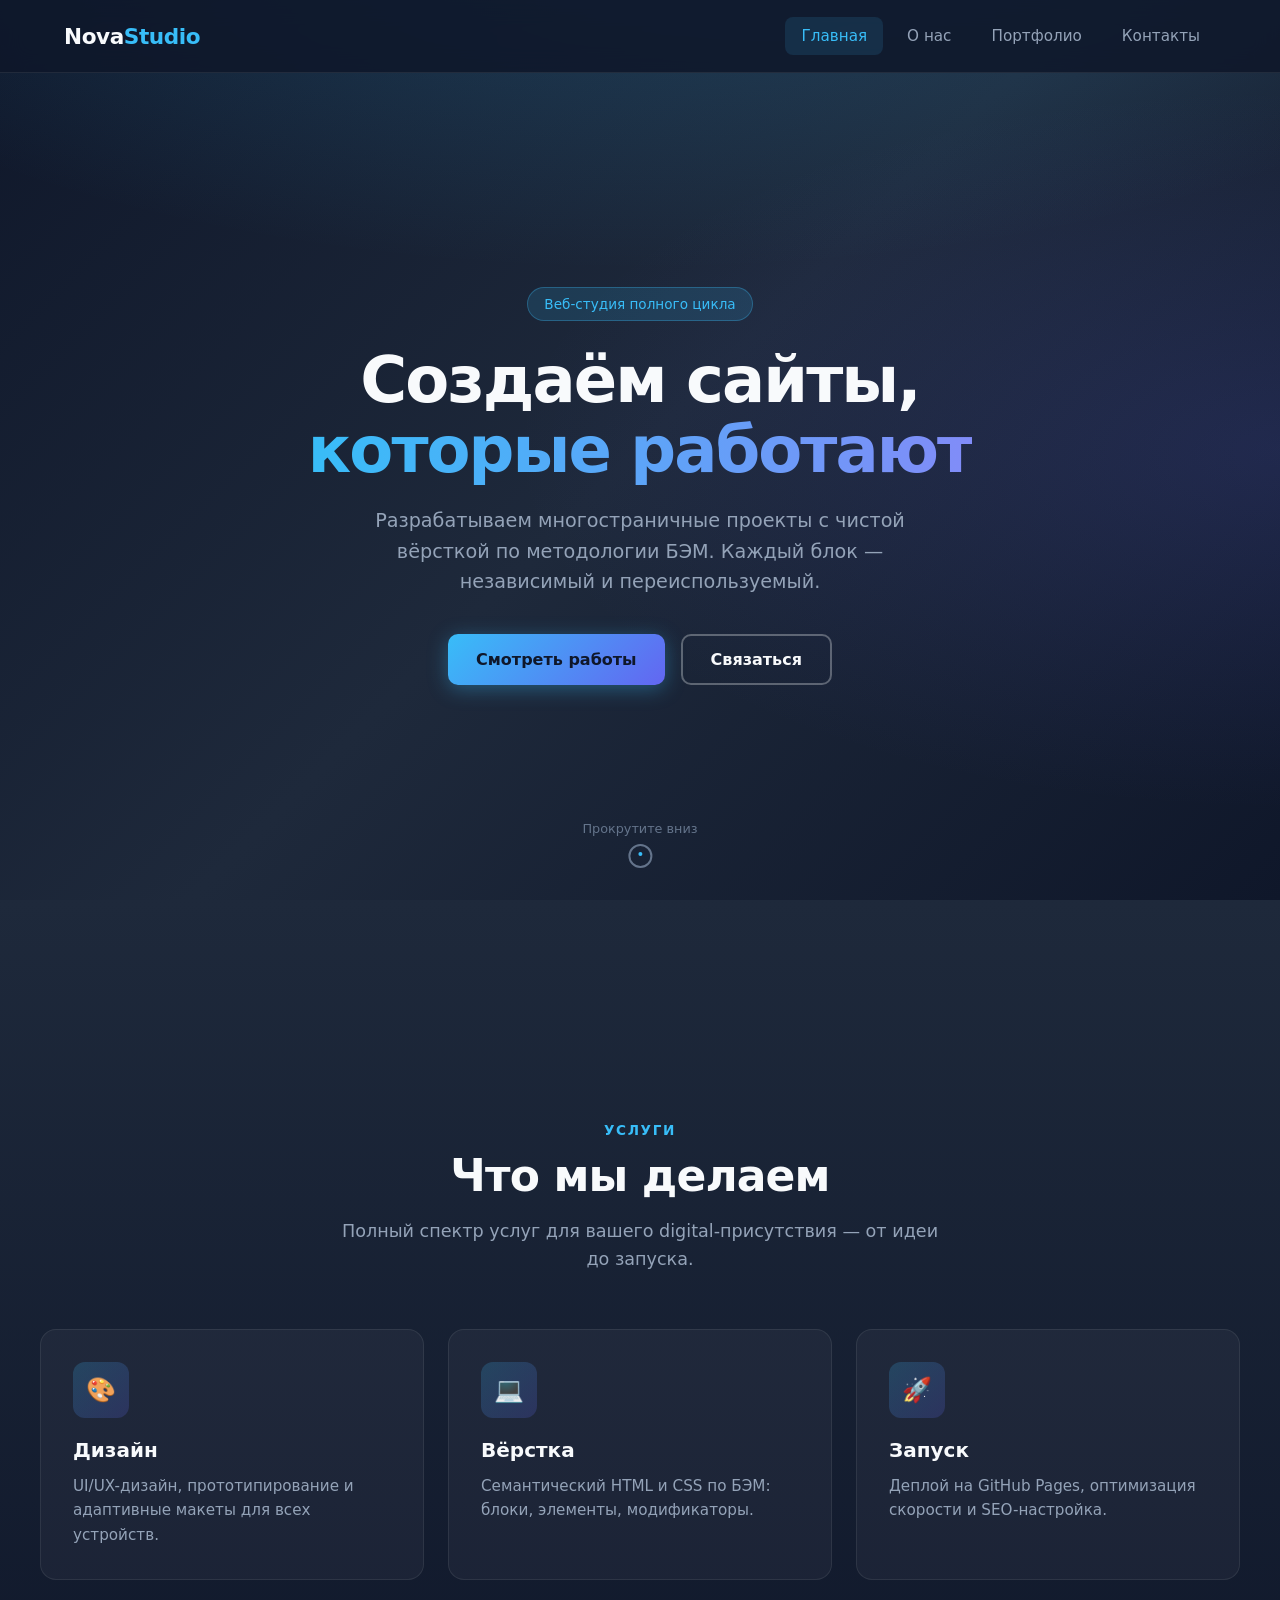
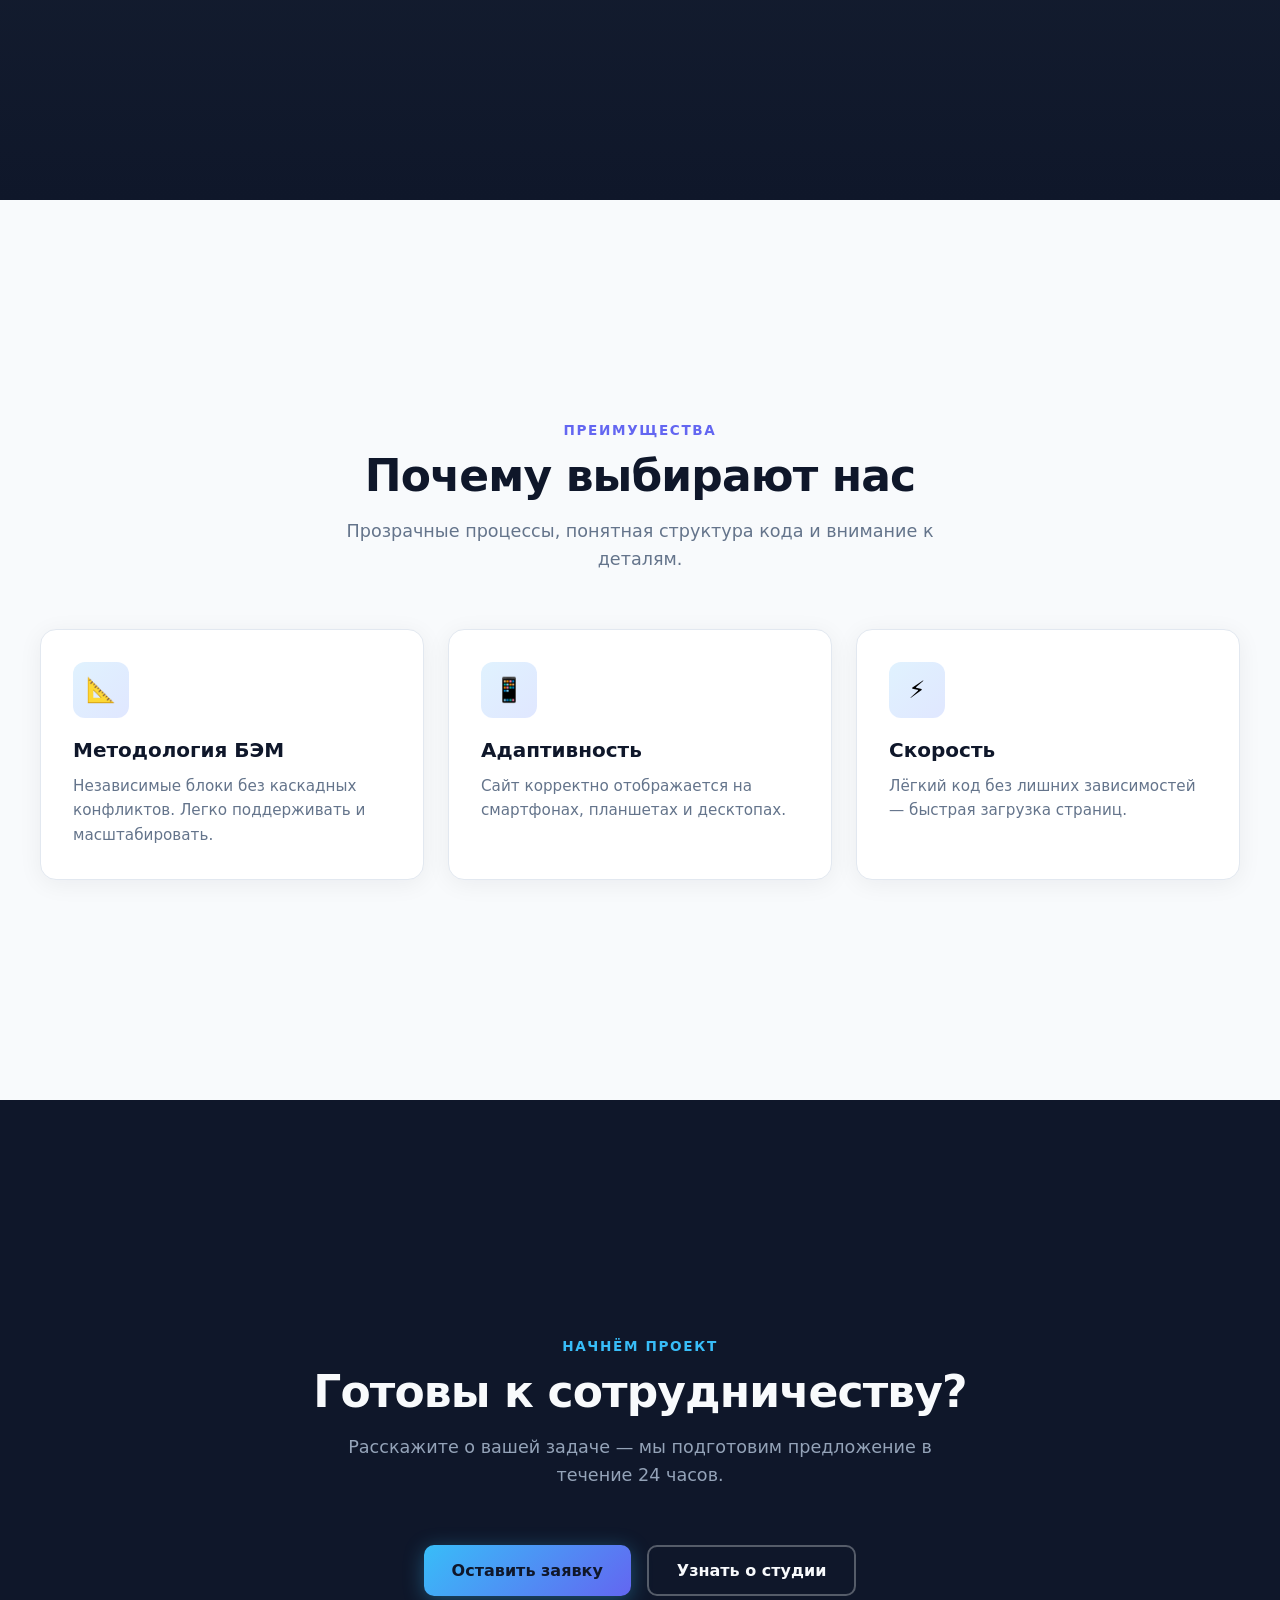
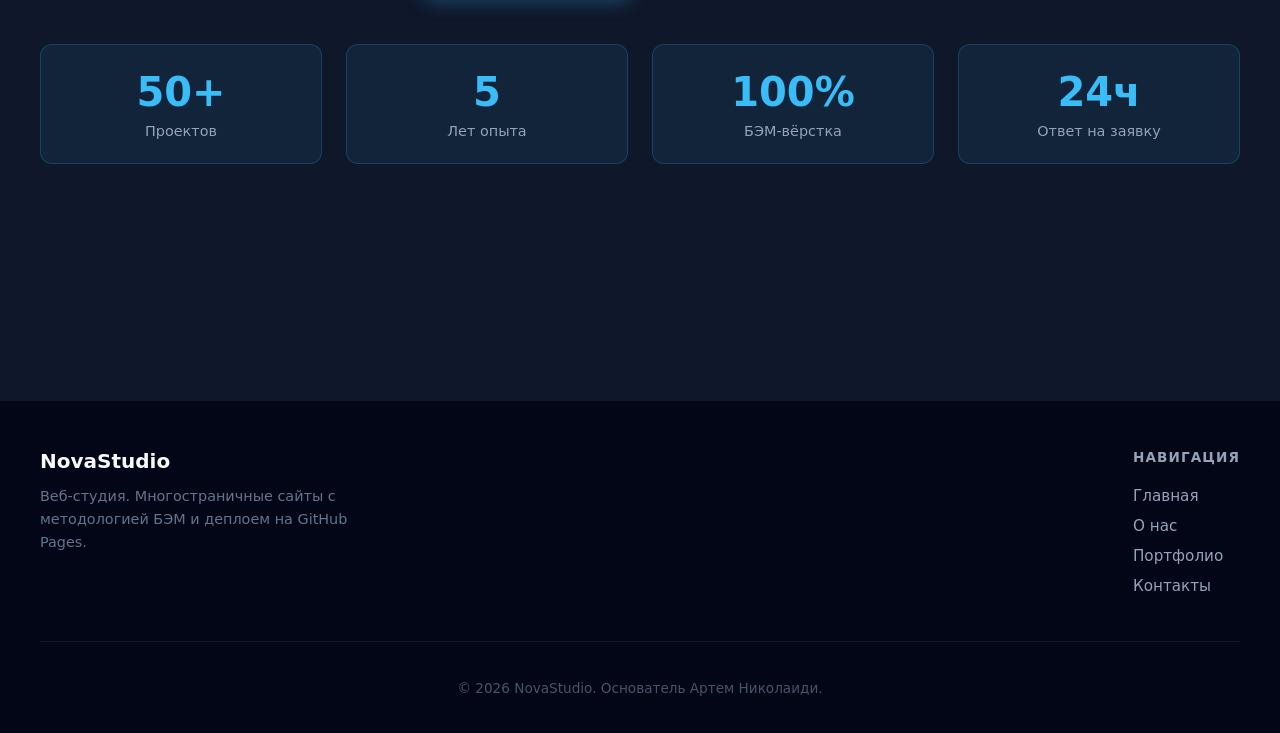
==== index.html @ 0550aa40 "first commit" ====
<!DOCTYPE html>
<html lang="ru">
<head>
  <meta charset="UTF-8">
  <meta name="viewport" content="width=device-width, initial-scale=1.0">
  <meta name="description" content="NovaStudio — веб-студия. Создаём современные сайты с применением методологии БЭМ.">
  <title>NovaStudio — Главная</title>
  <link rel="stylesheet" href="css/style.css">
</head>
<body>
  <header class="header">
    <div class="header__container">
      <a href="index.html" class="header__logo">Nova<span class="header__logo-accent">Studio</span></a>
      <button class="header__burger" type="button" aria-label="Открыть меню" aria-expanded="false">
        <span class="header__burger-line"></span>
        <span class="header__burger-line"></span>
        <span class="header__burger-line"></span>
      </button>
      <nav>
        <ul class="header__nav">
          <li><a href="index.html" class="header__link header__link--active">Главная</a></li>
          <li><a href="about.html" class="header__link">О нас</a></li>
          <li><a href="portfolio.html" class="header__link">Портфолио</a></li>
          <li><a href="contact.html" class="header__link">Контакты</a></li>
        </ul>
      </nav>
    </div>
  </header>

  <main>
    <!-- Экран 1: Hero -->
    <section class="hero" id="hero">
      <div class="hero__bg"></div>
      <div class="hero__container">
        <span class="hero__badge">Веб-студия полного цикла</span>
        <h1 class="hero__title">
          Создаём сайты,<br>
          <span class="hero__title-accent">которые работают</span>
        </h1>
        <p class="hero__text">
          Разрабатываем многостраничные проекты с чистой вёрсткой по методологии БЭМ.
          Каждый блок — независимый и переиспользуемый.
        </p>
        <div class="hero__actions">
          <a href="portfolio.html" class="button button--primary">Смотреть работы</a>
          <a href="contact.html" class="button button--secondary">Связаться</a>
        </div>
      </div>
      <div class="hero__scroll" aria-hidden="true">
        <span>Прокрутите вниз</span>
        <span class="hero__scroll-icon"></span>
      </div>
    </section>

    <!-- Экран 2: Услуги -->
    <section class="section section--gradient" id="services">
      <div class="section__container">
        <header class="section__header">
          <span class="section__label">Услуги</span>
          <h2 class="section__title">Что мы делаем</h2>
          <p class="section__subtitle">
            Полный спектр услуг для вашего digital-присутствия — от идеи до запуска.
          </p>
        </header>
        <div class="cards">
          <article class="card">
            <div class="card__icon">🎨</div>
            <h3 class="card__title">Дизайн</h3>
            <p class="card__text">
              UI/UX-дизайн, прототипирование и адаптивные макеты для всех устройств.
            </p>
          </article>
          <article class="card">
            <div class="card__icon">💻</div>
            <h3 class="card__title">Вёрстка</h3>
            <p class="card__text">
              Семантический HTML и CSS по БЭМ: блоки, элементы, модификаторы.
            </p>
          </article>
          <article class="card">
            <div class="card__icon">🚀</div>
            <h3 class="card__title">Запуск</h3>
            <p class="card__text">
              Деплой на GitHub Pages, оптимизация скорости и SEO-настройка.
            </p>
          </article>
        </div>
      </div>
    </section>

    <!-- Экран 3: Преимущества -->
    <section class="section section--light" id="advantages">
      <div class="section__container">
        <header class="section__header">
          <span class="section__label">Преимущества</span>
          <h2 class="section__title">Почему выбирают нас</h2>
          <p class="section__subtitle">
            Прозрачные процессы, понятная структура кода и внимание к деталям.
          </p>
        </header>
        <div class="cards">
          <article class="card card--light">
            <div class="card__icon">📐</div>
            <h3 class="card__title">Методология БЭМ</h3>
            <p class="card__text">
              Независимые блоки без каскадных конфликтов. Легко поддерживать и масштабировать.
            </p>
          </article>
          <article class="card card--light">
            <div class="card__icon">📱</div>
            <h3 class="card__title">Адаптивность</h3>
            <p class="card__text">
              Сайт корректно отображается на смартфонах, планшетах и десктопах.
            </p>
          </article>
          <article class="card card--light">
            <div class="card__icon">⚡</div>
            <h3 class="card__title">Скорость</h3>
            <p class="card__text">
              Лёгкий код без лишних зависимостей — быстрая загрузка страниц.
            </p>
          </article>
        </div>
      </div>
    </section>

    <!-- Экран 4: Призыв к действию -->
    <section class="section section--dark" id="cta">
      <div class="section__container">
        <header class="section__header">
          <span class="section__label">Начнём проект</span>
          <h2 class="section__title">Готовы к сотрудничеству?</h2>
          <p class="section__subtitle">
            Расскажите о вашей задаче — мы подготовим предложение в течение 24 часов.
          </p>
        </header>
        <div class="section__actions">
          <a href="contact.html" class="button button--primary">Оставить заявку</a>
          <a href="about.html" class="button button--secondary">Узнать о студии</a>
        </div>
        <div class="stats">
          <div class="stat">
            <p class="stat__number">50+</p>
            <p class="stat__label">Проектов</p>
          </div>
          <div class="stat">
            <p class="stat__number">5</p>
            <p class="stat__label">Лет опыта</p>
          </div>
          <div class="stat">
            <p class="stat__number">100%</p>
            <p class="stat__label">БЭМ-вёрстка</p>
          </div>
          <div class="stat">
            <p class="stat__number">24ч</p>
            <p class="stat__label">Ответ на заявку</p>
          </div>
        </div>
      </div>
    </section>
  </main>

  <footer class="footer">
    <div class="footer__container">
      <div class="footer__top">
        <div class="footer__brand">
          <a href="index.html" class="footer__logo">NovaStudio</a>
          <p class="footer__text">
            Веб-студия. Многостраничные сайты с методологией БЭМ и деплоем на GitHub Pages.
          </p>
        </div>
        <div>
          <h3 class="footer__nav-title">Навигация</h3>
          <ul class="footer__nav">
            <li><a href="index.html" class="footer__link">Главная</a></li>
            <li><a href="about.html" class="footer__link">О нас</a></li>
            <li><a href="portfolio.html" class="footer__link">Портфолио</a></li>
            <li><a href="contact.html" class="footer__link">Контакты</a></li>
          </ul>
        </div>
      </div>
      <div class="footer__bottom">
        <p>&copy; 2026 NovaStudio. Основатель Артем Николаиди.</p>
      </div>
    </div>
  </footer>

  <script src="js/main.js"></script>
</body>
</html>
---- css/style.css ----
@import url("blocks/header.css");
@import url("blocks/hero.css");
@import url("blocks/button.css");
@import url("blocks/section.css");
@import url("blocks/card.css");
@import url("blocks/footer.css");
@import url("blocks/page.css");

*,
*::before,
*::after {
  box-sizing: border-box;
}

html {
  scroll-behavior: smooth;
}

body {
  margin: 0;
  font-family: "Segoe UI", system-ui, -apple-system, sans-serif;
  -webkit-font-smoothing: antialiased;
}

img {
  max-width: 100%;
  height: auto;
}
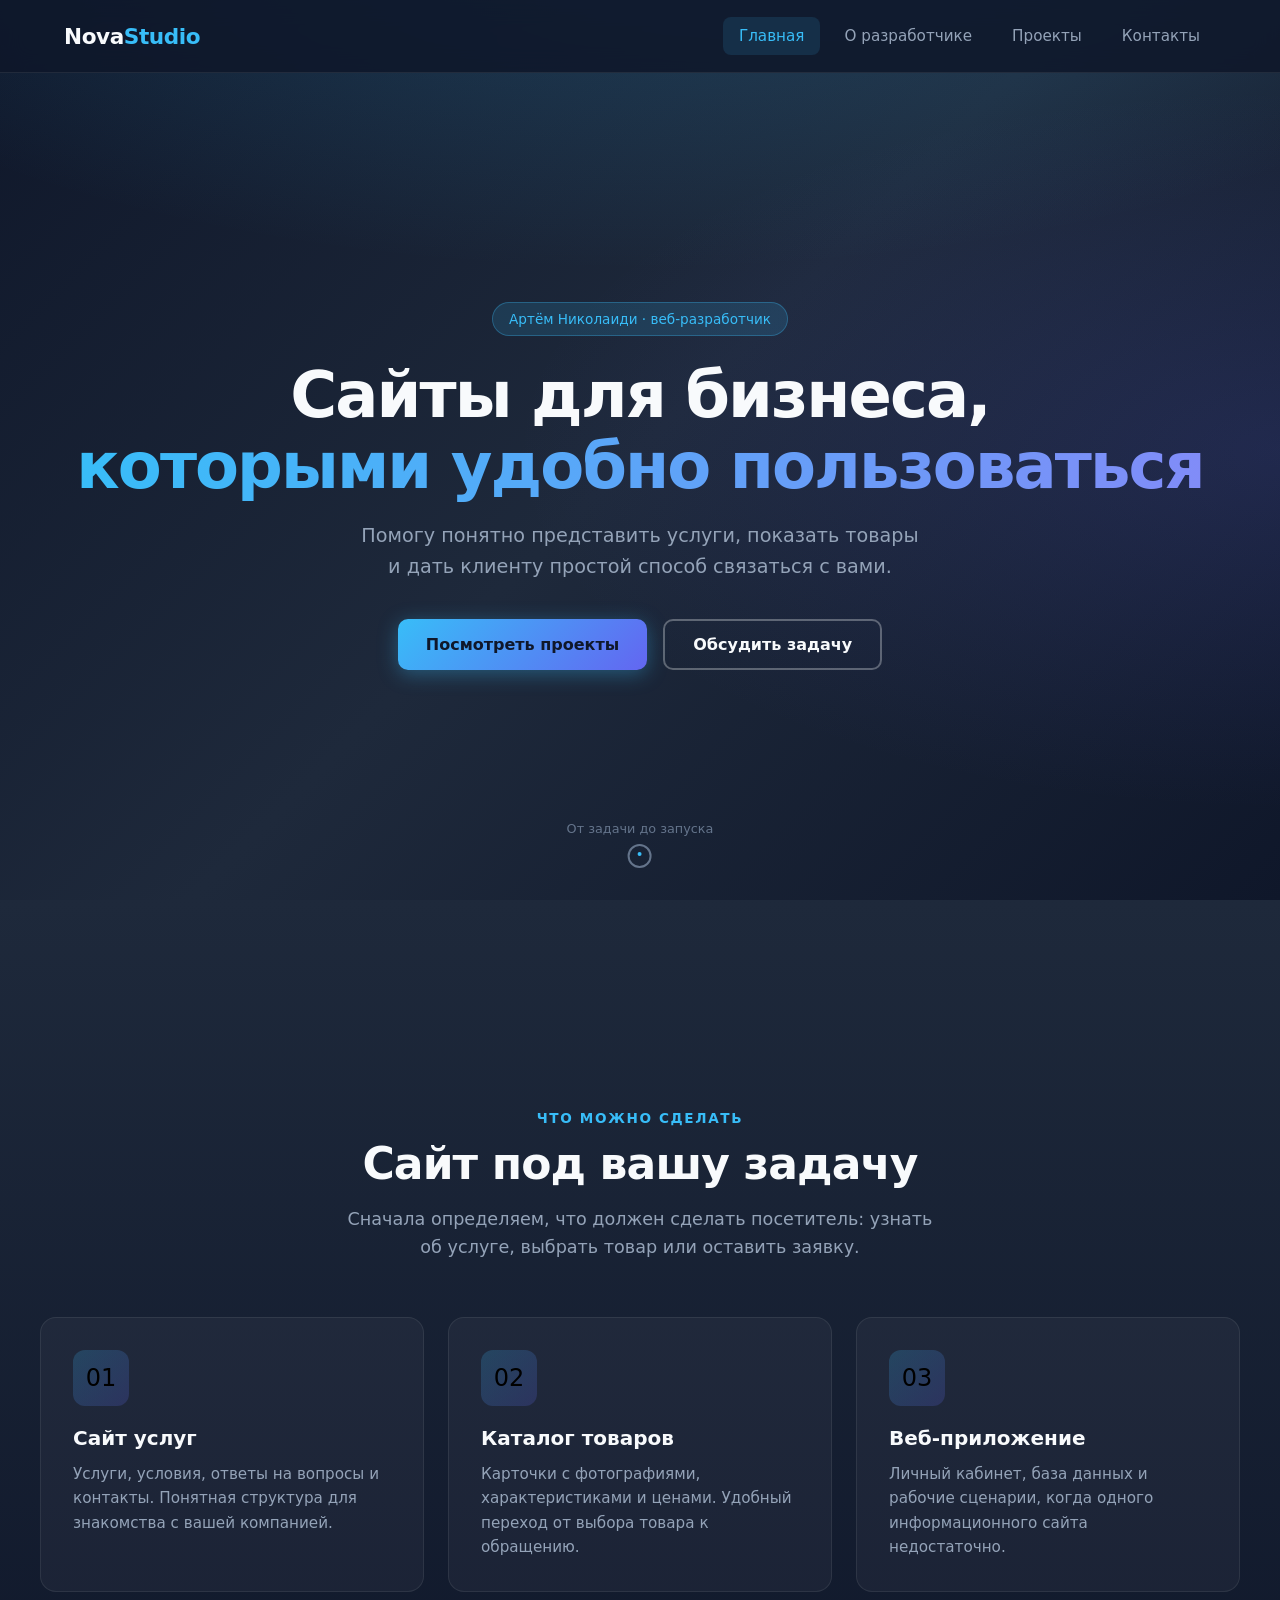
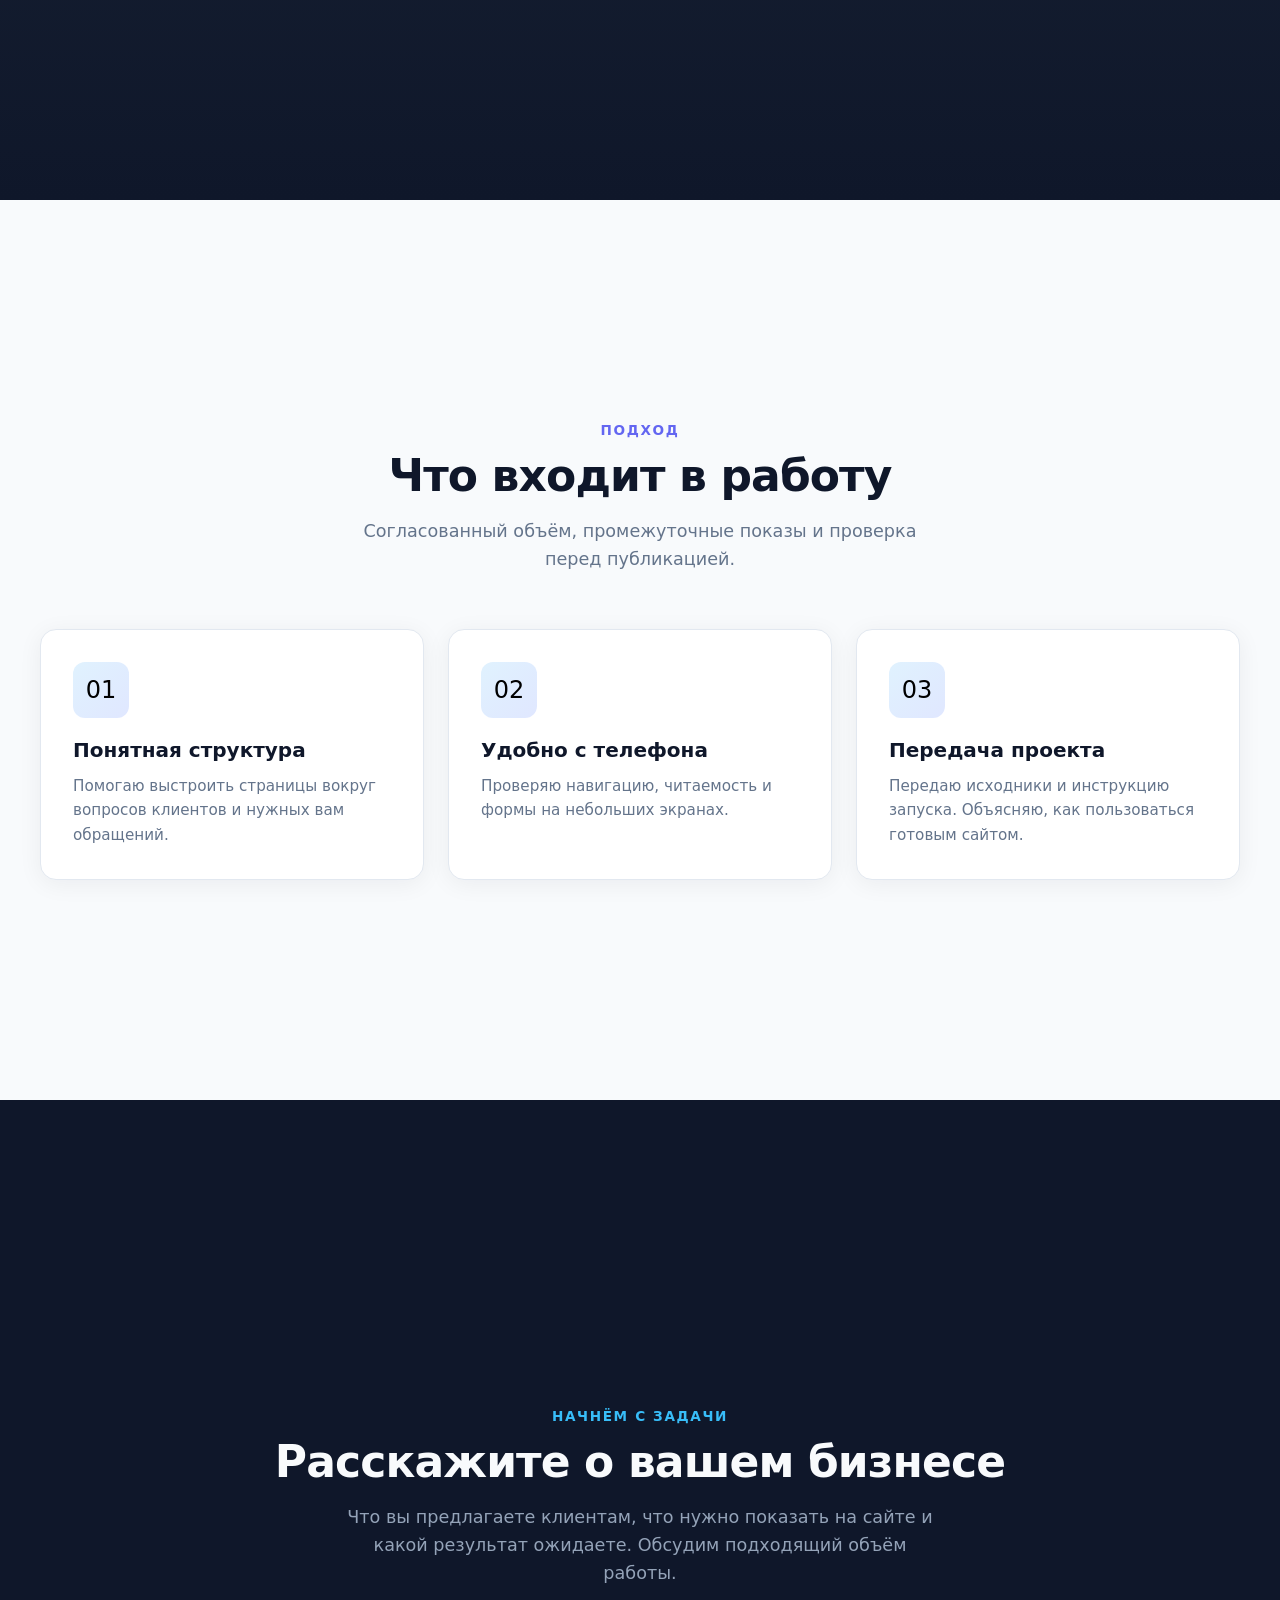
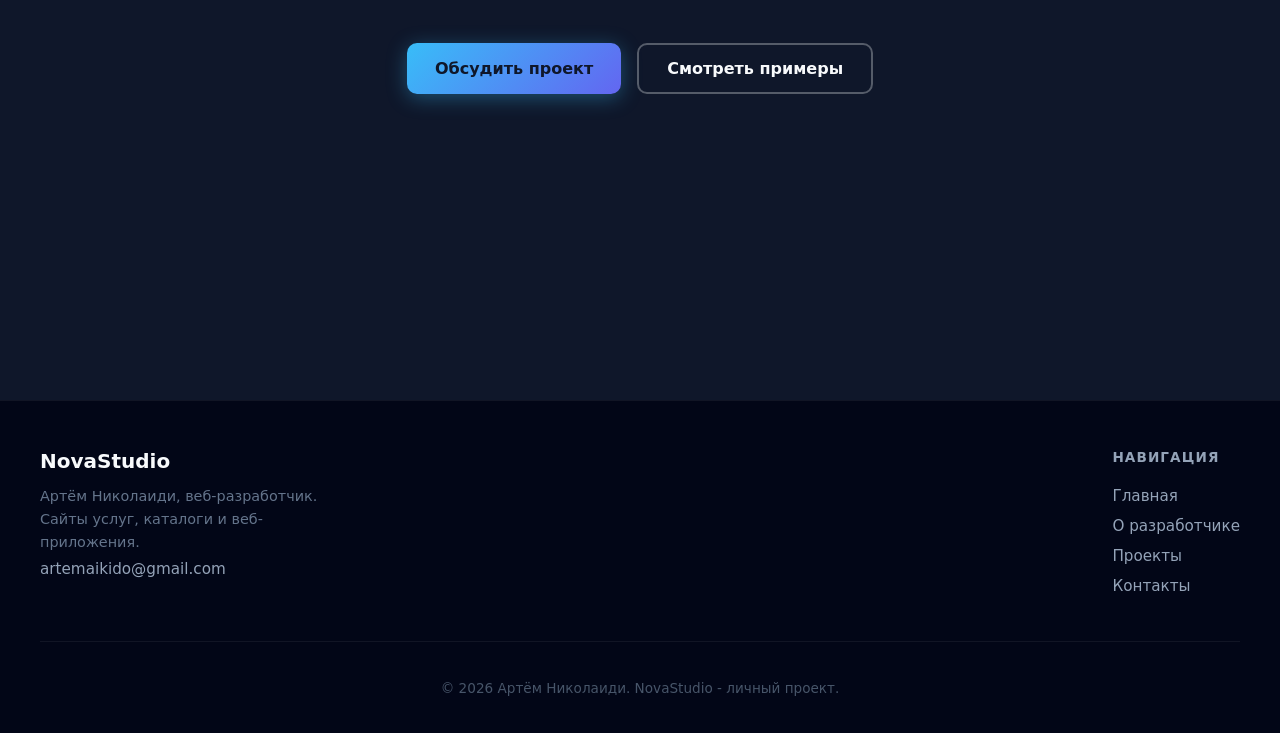
==== commit 757caf73: "Prepare personal portfolio and honest contact flow" ====
--- a/index.html
+++ b/index.html
@@ -3,188 +3,101 @@
 <head>
   <meta charset="UTF-8">
   <meta name="viewport" content="width=device-width, initial-scale=1.0">
-  <meta name="description" content="NovaStudio — веб-студия. Создаём современные сайты с применением методологии БЭМ.">
-  <title>NovaStudio — Главная</title>
+  <meta name="description" content="Артём Николаиди, веб-разработчик. Создание сайтов услуг, каталогов товаров и веб-приложений.">
+  <meta name="theme-color" content="#0f172a">
+  <meta property="og:title" content="NovaStudio - сайты для бизнеса | Артём Николаиди">
+  <meta property="og:description" content="Артём Николаиди, веб-разработчик. Создание сайтов услуг, каталогов товаров и веб-приложений.">
+  <meta property="og:type" content="website">
+  <title>NovaStudio - сайты для бизнеса | Артём Николаиди</title>
+  <link rel="icon" href="images/favicon.svg" type="image/svg+xml">
   <link rel="stylesheet" href="css/style.css">
 </head>
-<body>
+<body class="page">
+  <a class="skip-link" href="#main">Перейти к содержанию</a>
   <header class="header">
     <div class="header__container">
-      <a href="index.html" class="header__logo">Nova<span class="header__logo-accent">Studio</span></a>
-      <button class="header__burger" type="button" aria-label="Открыть меню" aria-expanded="false">
-        <span class="header__burger-line"></span>
-        <span class="header__burger-line"></span>
-        <span class="header__burger-line"></span>
+      <a href="index.html" class="header__logo" aria-label="NovaStudio - главная">Nova<span class="header__logo-accent">Studio</span></a>
+      <button class="header__burger" type="button" aria-label="Открыть меню" aria-controls="site-nav" aria-expanded="false">
+        <span class="header__burger-line"></span><span class="header__burger-line"></span><span class="header__burger-line"></span>
       </button>
-      <nav>
-        <ul class="header__nav">
-          <li><a href="index.html" class="header__link header__link--active">Главная</a></li>
-          <li><a href="about.html" class="header__link">О нас</a></li>
-          <li><a href="portfolio.html" class="header__link">Портфолио</a></li>
+      <nav aria-label="Основная навигация">
+        <ul class="header__nav" id="site-nav">
+          <li><a href="index.html" class="header__link header__link--active" aria-current="page">Главная</a></li>
+          <li><a href="about.html" class="header__link">О разработчике</a></li>
+          <li><a href="portfolio.html" class="header__link">Проекты</a></li>
           <li><a href="contact.html" class="header__link">Контакты</a></li>
         </ul>
       </nav>
     </div>
   </header>
-
-  <main>
-    <!-- Экран 1: Hero -->
-    <section class="hero" id="hero">
-      <div class="hero__bg"></div>
+  <main id="main" tabindex="-1">
+    <section class="hero">
+      <div class="hero__bg" aria-hidden="true"></div>
       <div class="hero__container">
-        <span class="hero__badge">Веб-студия полного цикла</span>
-        <h1 class="hero__title">
-          Создаём сайты,<br>
-          <span class="hero__title-accent">которые работают</span>
-        </h1>
-        <p class="hero__text">
-          Разрабатываем многостраничные проекты с чистой вёрсткой по методологии БЭМ.
-          Каждый блок — независимый и переиспользуемый.
-        </p>
-        <div class="hero__actions">
-          <a href="portfolio.html" class="button button--primary">Смотреть работы</a>
-          <a href="contact.html" class="button button--secondary">Связаться</a>
-        </div>
+        <span class="hero__badge">Артём Николаиди · веб-разработчик</span>
+        <h1 class="hero__title">Сайты для бизнеса,<br><span class="hero__title-accent">которыми удобно пользоваться</span></h1>
+        <p class="hero__text">Помогу понятно представить услуги, показать товары и дать клиенту простой способ связаться с вами.</p>
+        <div class="hero__actions"><a href="portfolio.html" class="button button--primary">Посмотреть проекты</a><a href="contact.html" class="button button--secondary">Обсудить задачу</a></div>
       </div>
-      <div class="hero__scroll" aria-hidden="true">
-        <span>Прокрутите вниз</span>
-        <span class="hero__scroll-icon"></span>
-      </div>
+      <div class="hero__scroll" aria-hidden="true"><span>От задачи до запуска</span><span class="hero__scroll-icon"></span></div>
     </section>
-
-    <!-- Экран 2: Услуги -->
-    <section class="section section--gradient" id="services">
-      <div class="section__container">
-        <header class="section__header">
-          <span class="section__label">Услуги</span>
-          <h2 class="section__title">Что мы делаем</h2>
-          <p class="section__subtitle">
-            Полный спектр услуг для вашего digital-присутствия — от идеи до запуска.
-          </p>
-        </header>
-        <div class="cards">
+    <section class="section section--gradient" id="services"><div class="section__container">
+      <header class="section__header"><span class="section__label">Что можно сделать</span><h2 class="section__title">Сайт под вашу задачу</h2><p class="section__subtitle">Сначала определяем, что должен сделать посетитель: узнать об услуге, выбрать товар или оставить заявку.</p></header>
+      <div class="cards">
           <article class="card">
-            <div class="card__icon">🎨</div>
-            <h3 class="card__title">Дизайн</h3>
-            <p class="card__text">
-              UI/UX-дизайн, прототипирование и адаптивные макеты для всех устройств.
-            </p>
+            <div class="card__icon" aria-hidden="true">01</div>
+            <h3 class="card__title">Сайт услуг</h3><p class="card__text">Услуги, условия, ответы на вопросы и контакты. Понятная структура для знакомства с вашей компанией.</p>
           </article>
           <article class="card">
-            <div class="card__icon">💻</div>
-            <h3 class="card__title">Вёрстка</h3>
-            <p class="card__text">
-              Семантический HTML и CSS по БЭМ: блоки, элементы, модификаторы.
-            </p>
+            <div class="card__icon" aria-hidden="true">02</div>
+            <h3 class="card__title">Каталог товаров</h3><p class="card__text">Карточки с фотографиями, характеристиками и ценами. Удобный переход от выбора товара к обращению.</p>
           </article>
           <article class="card">
-            <div class="card__icon">🚀</div>
-            <h3 class="card__title">Запуск</h3>
-            <p class="card__text">
-              Деплой на GitHub Pages, оптимизация скорости и SEO-настройка.
-            </p>
+            <div class="card__icon" aria-hidden="true">03</div>
+            <h3 class="card__title">Веб-приложение</h3><p class="card__text">Личный кабинет, база данных и рабочие сценарии, когда одного информационного сайта недостаточно.</p>
           </article>
-        </div>
       </div>
-    </section>
-
-    <!-- Экран 3: Преимущества -->
-    <section class="section section--light" id="advantages">
-      <div class="section__container">
-        <header class="section__header">
-          <span class="section__label">Преимущества</span>
-          <h2 class="section__title">Почему выбирают нас</h2>
-          <p class="section__subtitle">
-            Прозрачные процессы, понятная структура кода и внимание к деталям.
-          </p>
-        </header>
-        <div class="cards">
+    </div></section>
+    <section class="section section--light"><div class="section__container">
+      <header class="section__header"><span class="section__label">Подход</span><h2 class="section__title">Что входит в работу</h2><p class="section__subtitle">Согласованный объём, промежуточные показы и проверка перед публикацией.</p></header>
+      <div class="cards">
           <article class="card card--light">
-            <div class="card__icon">📐</div>
-            <h3 class="card__title">Методология БЭМ</h3>
-            <p class="card__text">
-              Независимые блоки без каскадных конфликтов. Легко поддерживать и масштабировать.
-            </p>
+            <div class="card__icon" aria-hidden="true">01</div>
+            <h3 class="card__title">Понятная структура</h3><p class="card__text">Помогаю выстроить страницы вокруг вопросов клиентов и нужных вам обращений.</p>
           </article>
           <article class="card card--light">
-            <div class="card__icon">📱</div>
-            <h3 class="card__title">Адаптивность</h3>
-            <p class="card__text">
-              Сайт корректно отображается на смартфонах, планшетах и десктопах.
-            </p>
+            <div class="card__icon" aria-hidden="true">02</div>
+            <h3 class="card__title">Удобно с телефона</h3><p class="card__text">Проверяю навигацию, читаемость и формы на небольших экранах.</p>
           </article>
           <article class="card card--light">
-            <div class="card__icon">⚡</div>
-            <h3 class="card__title">Скорость</h3>
-            <p class="card__text">
-              Лёгкий код без лишних зависимостей — быстрая загрузка страниц.
-            </p>
+            <div class="card__icon" aria-hidden="true">03</div>
+            <h3 class="card__title">Передача проекта</h3><p class="card__text">Передаю исходники и инструкцию запуска. Объясняю, как пользоваться готовым сайтом.</p>
           </article>
-        </div>
       </div>
-    </section>
-
-    <!-- Экран 4: Призыв к действию -->
-    <section class="section section--dark" id="cta">
-      <div class="section__container">
-        <header class="section__header">
-          <span class="section__label">Начнём проект</span>
-          <h2 class="section__title">Готовы к сотрудничеству?</h2>
-          <p class="section__subtitle">
-            Расскажите о вашей задаче — мы подготовим предложение в течение 24 часов.
-          </p>
-        </header>
-        <div class="section__actions">
-          <a href="contact.html" class="button button--primary">Оставить заявку</a>
-          <a href="about.html" class="button button--secondary">Узнать о студии</a>
-        </div>
-        <div class="stats">
-          <div class="stat">
-            <p class="stat__number">50+</p>
-            <p class="stat__label">Проектов</p>
-          </div>
-          <div class="stat">
-            <p class="stat__number">5</p>
-            <p class="stat__label">Лет опыта</p>
-          </div>
-          <div class="stat">
-            <p class="stat__number">100%</p>
-            <p class="stat__label">БЭМ-вёрстка</p>
-          </div>
-          <div class="stat">
-            <p class="stat__number">24ч</p>
-            <p class="stat__label">Ответ на заявку</p>
-          </div>
-        </div>
-      </div>
-    </section>
+    </div></section>
+    <section class="section section--dark"><div class="section__container">
+      <header class="section__header"><span class="section__label">Начнём с задачи</span><h2 class="section__title">Расскажите о вашем бизнесе</h2><p class="section__subtitle">Что вы предлагаете клиентам, что нужно показать на сайте и какой результат ожидаете. Обсудим подходящий объём работы.</p></header>
+      <div class="section__actions"><a href="contact.html" class="button button--primary">Обсудить проект</a><a href="portfolio.html" class="button button--secondary">Смотреть примеры</a></div>
+    </div></section>
   </main>
-
   <footer class="footer">
     <div class="footer__container">
       <div class="footer__top">
         <div class="footer__brand">
           <a href="index.html" class="footer__logo">NovaStudio</a>
-          <p class="footer__text">
-            Веб-студия. Многостраничные сайты с методологией БЭМ и деплоем на GitHub Pages.
-          </p>
+          <p class="footer__text">Артём Николаиди, веб-разработчик. Сайты услуг, каталоги и веб-приложения.</p>
+          <a class="footer__link" href="mailto:artemaikido@gmail.com">artemaikido@gmail.com</a>
         </div>
-        <div>
-          <h3 class="footer__nav-title">Навигация</h3>
-          <ul class="footer__nav">
+        <div><h2 class="footer__nav-title">Навигация</h2><ul class="footer__nav">
             <li><a href="index.html" class="footer__link">Главная</a></li>
-            <li><a href="about.html" class="footer__link">О нас</a></li>
-            <li><a href="portfolio.html" class="footer__link">Портфолио</a></li>
+            <li><a href="about.html" class="footer__link">О разработчике</a></li>
+            <li><a href="portfolio.html" class="footer__link">Проекты</a></li>
             <li><a href="contact.html" class="footer__link">Контакты</a></li>
-          </ul>
-        </div>
+          </ul></div>
       </div>
-      <div class="footer__bottom">
-        <p>&copy; 2026 NovaStudio. Основатель Артем Николаиди.</p>
-      </div>
+      <div class="footer__bottom"><p>&copy; 2026 Артём Николаиди. NovaStudio - личный проект.</p></div>
     </div>
   </footer>
-
-  <script src="js/main.js"></script>
+  <script src="js/main.js" defer></script>
 </body>
 </html>
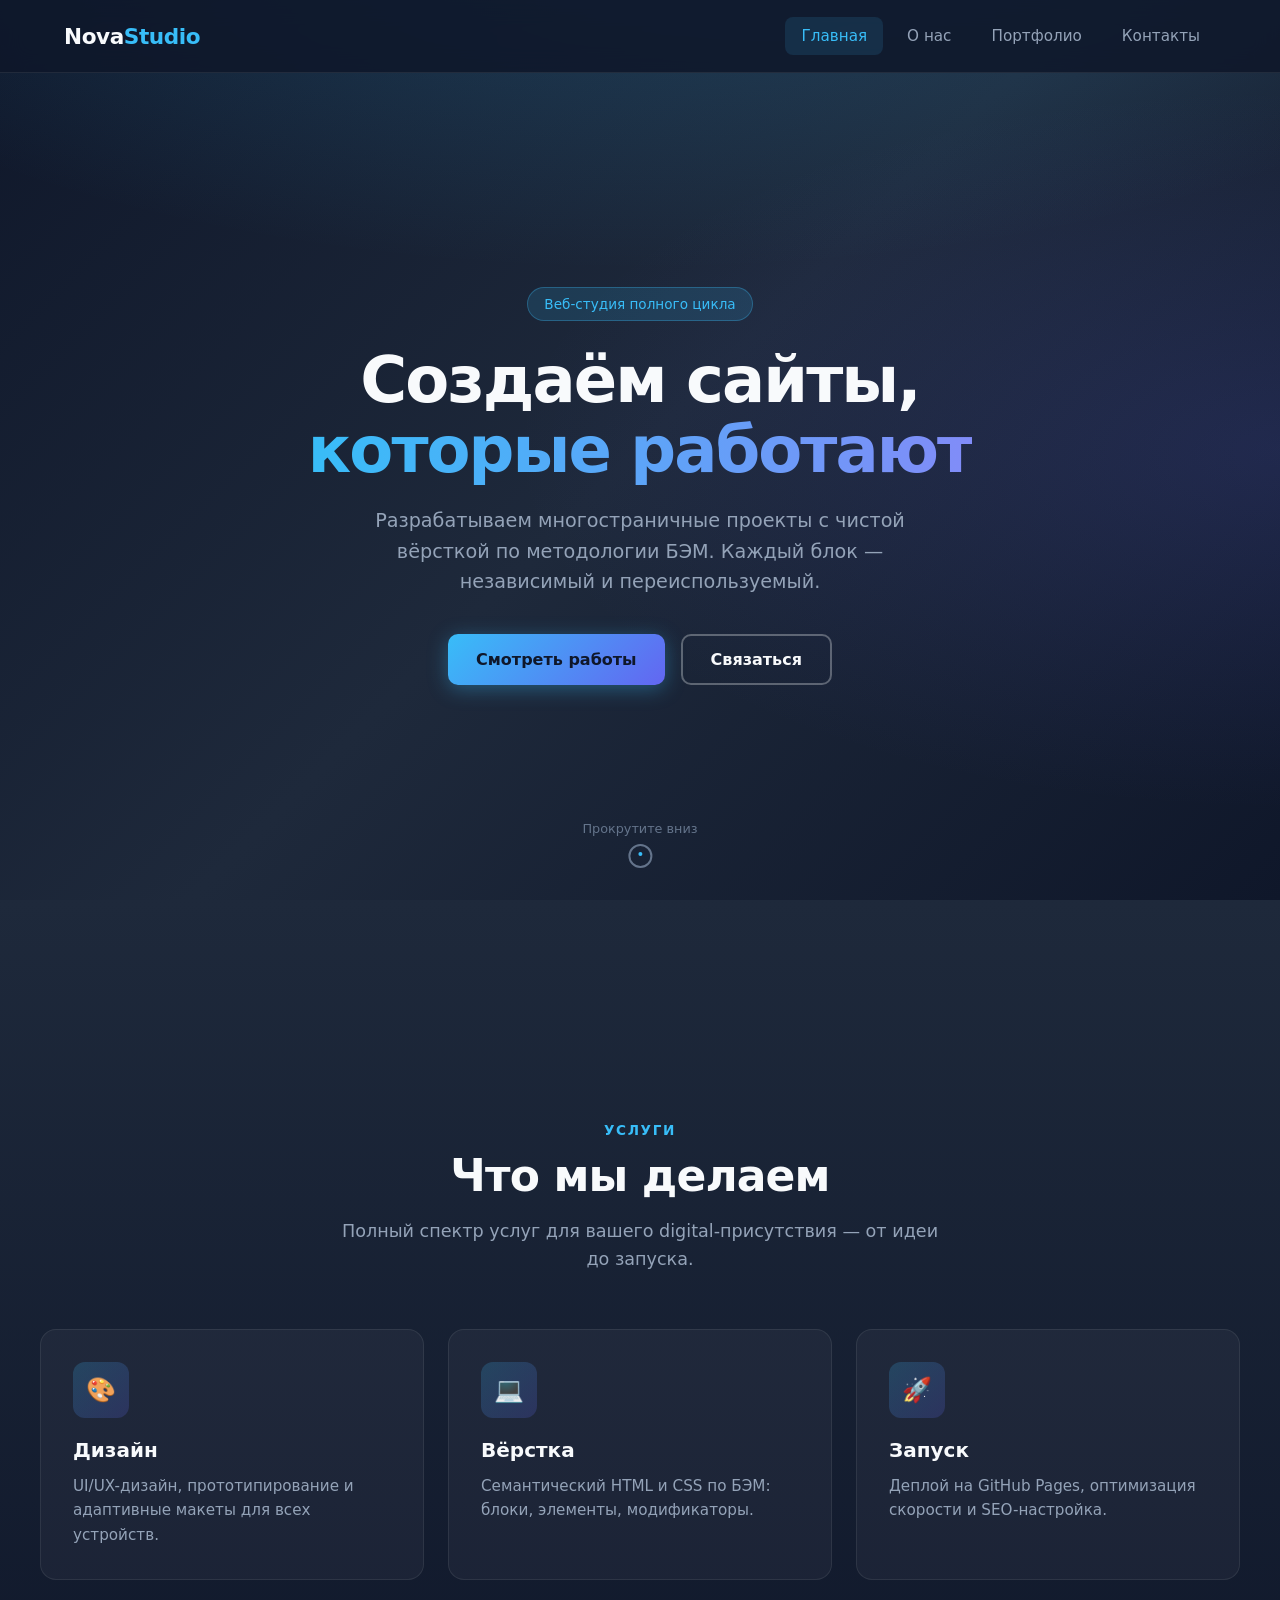
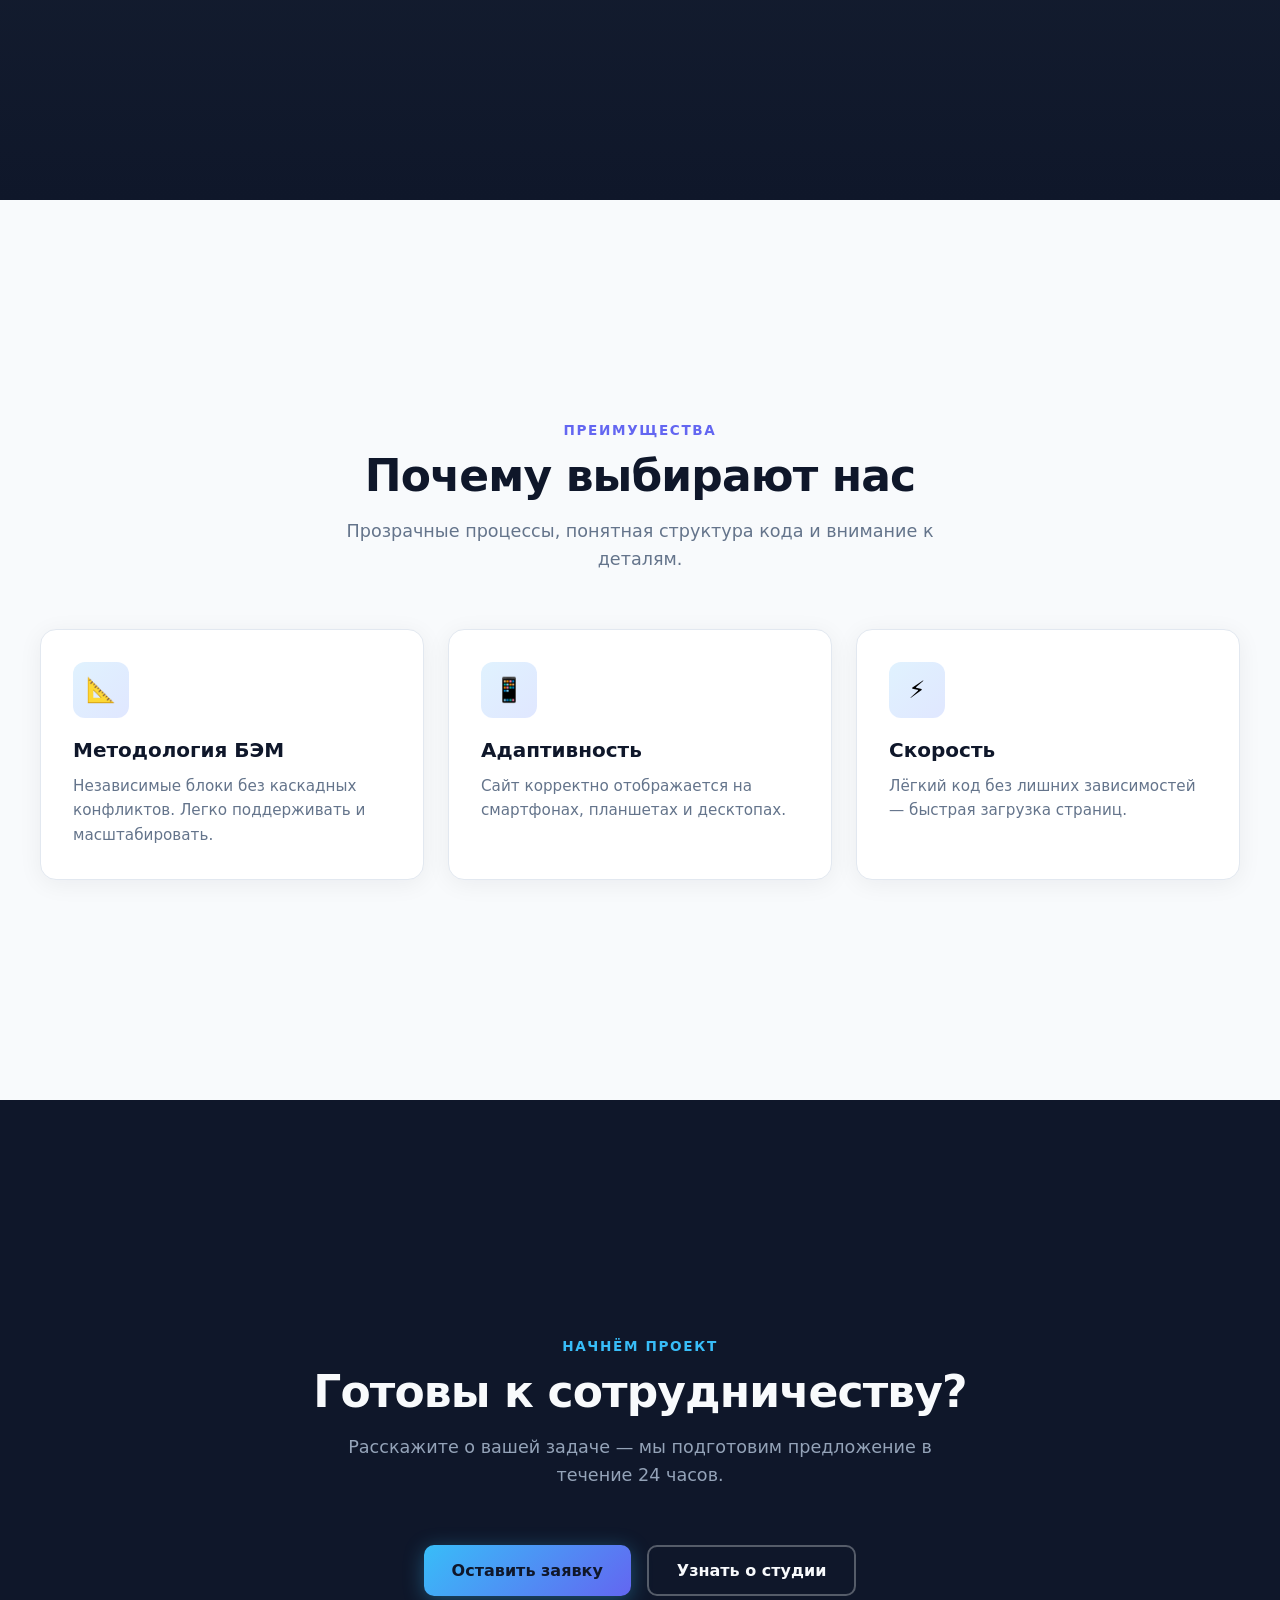
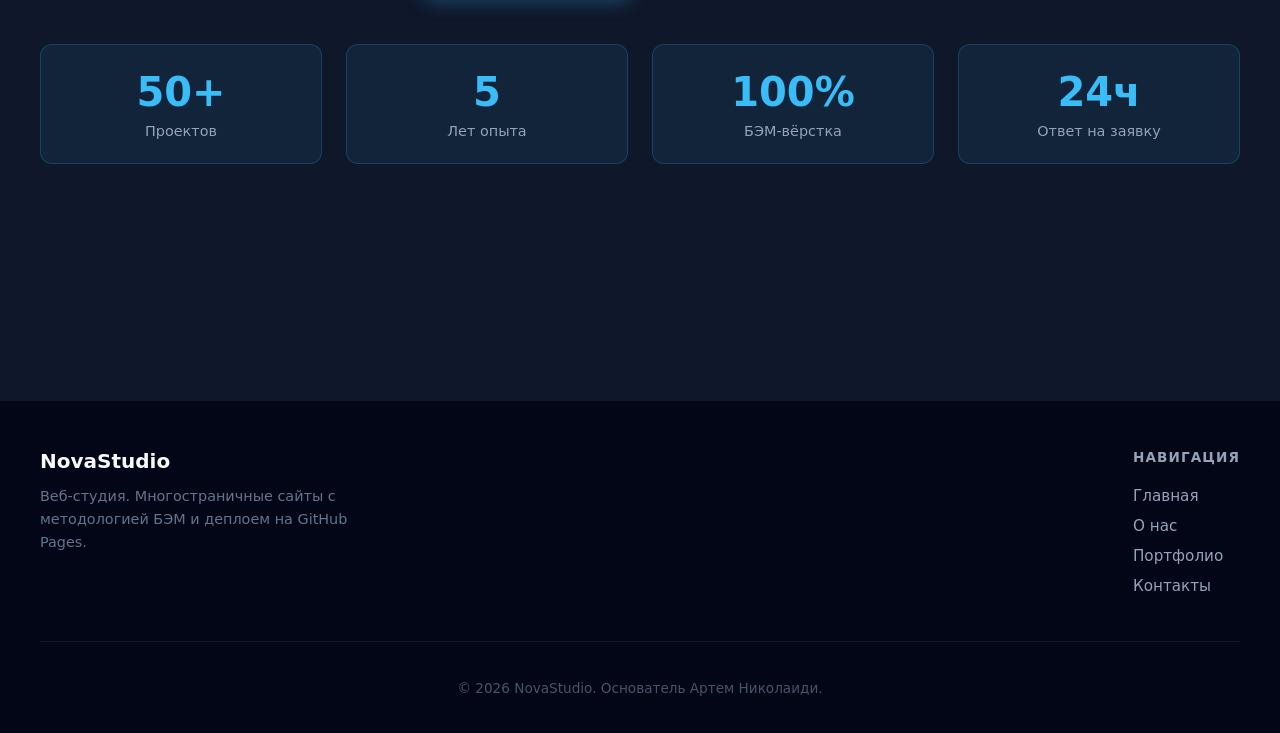
==== commit cc15767c: "Обновить карточки специалистов и README" ====
--- a/index.html
+++ b/index.html
@@ -3,101 +3,184 @@
 <head>
   <meta charset="UTF-8">
   <meta name="viewport" content="width=device-width, initial-scale=1.0">
-  <meta name="description" content="Артём Николаиди, веб-разработчик. Создание сайтов услуг, каталогов товаров и веб-приложений.">
-  <meta name="theme-color" content="#0f172a">
-  <meta property="og:title" content="NovaStudio - сайты для бизнеса | Артём Николаиди">
-  <meta property="og:description" content="Артём Николаиди, веб-разработчик. Создание сайтов услуг, каталогов товаров и веб-приложений.">
-  <meta property="og:type" content="website">
-  <title>NovaStudio - сайты для бизнеса | Артём Николаиди</title>
-  <link rel="icon" href="images/favicon.svg" type="image/svg+xml">
+  <meta name="description" content="NovaStudio — веб-студия. Создаём современные сайты с применением методологии БЭМ.">
+  <title>NovaStudio — Главная</title>
   <link rel="stylesheet" href="css/style.css">
 </head>
-<body class="page">
-  <a class="skip-link" href="#main">Перейти к содержанию</a>
+<body>
   <header class="header">
     <div class="header__container">
-      <a href="index.html" class="header__logo" aria-label="NovaStudio - главная">Nova<span class="header__logo-accent">Studio</span></a>
-      <button class="header__burger" type="button" aria-label="Открыть меню" aria-controls="site-nav" aria-expanded="false">
-        <span class="header__burger-line"></span><span class="header__burger-line"></span><span class="header__burger-line"></span>
+      <a href="index.html" class="header__logo">Nova<span class="header__logo-accent">Studio</span></a>
+      <button class="header__burger" type="button" aria-label="Открыть меню" aria-expanded="false">
+        <span class="header__burger-line"></span>
+        <span class="header__burger-line"></span>
+        <span class="header__burger-line"></span>
       </button>
-      <nav aria-label="Основная навигация">
-        <ul class="header__nav" id="site-nav">
-          <li><a href="index.html" class="header__link header__link--active" aria-current="page">Главная</a></li>
-          <li><a href="about.html" class="header__link">О разработчике</a></li>
-          <li><a href="portfolio.html" class="header__link">Проекты</a></li>
+      <nav>
+        <ul class="header__nav">
+          <li><a href="index.html" class="header__link header__link--active">Главная</a></li>
+          <li><a href="about.html" class="header__link">О нас</a></li>
+          <li><a href="portfolio.html" class="header__link">Портфолио</a></li>
           <li><a href="contact.html" class="header__link">Контакты</a></li>
         </ul>
       </nav>
     </div>
   </header>
-  <main id="main" tabindex="-1">
-    <section class="hero">
-      <div class="hero__bg" aria-hidden="true"></div>
+
+  <main>
+    <section class="hero" id="hero">
+      <div class="hero__bg"></div>
       <div class="hero__container">
-        <span class="hero__badge">Артём Николаиди · веб-разработчик</span>
-        <h1 class="hero__title">Сайты для бизнеса,<br><span class="hero__title-accent">которыми удобно пользоваться</span></h1>
-        <p class="hero__text">Помогу понятно представить услуги, показать товары и дать клиенту простой способ связаться с вами.</p>
-        <div class="hero__actions"><a href="portfolio.html" class="button button--primary">Посмотреть проекты</a><a href="contact.html" class="button button--secondary">Обсудить задачу</a></div>
+        <span class="hero__badge">Веб-студия полного цикла</span>
+        <h1 class="hero__title">
+          Создаём сайты,<br>
+          <span class="hero__title-accent">которые работают</span>
+        </h1>
+        <p class="hero__text">
+          Разрабатываем многостраничные проекты с чистой вёрсткой по методологии БЭМ.
+          Каждый блок — независимый и переиспользуемый.
+        </p>
+        <div class="hero__actions">
+          <a href="portfolio.html" class="button button--primary">Смотреть работы</a>
+          <a href="contact.html" class="button button--secondary">Связаться</a>
+        </div>
       </div>
-      <div class="hero__scroll" aria-hidden="true"><span>От задачи до запуска</span><span class="hero__scroll-icon"></span></div>
+      <div class="hero__scroll" aria-hidden="true">
+        <span>Прокрутите вниз</span>
+        <span class="hero__scroll-icon"></span>
+      </div>
     </section>
-    <section class="section section--gradient" id="services"><div class="section__container">
-      <header class="section__header"><span class="section__label">Что можно сделать</span><h2 class="section__title">Сайт под вашу задачу</h2><p class="section__subtitle">Сначала определяем, что должен сделать посетитель: узнать об услуге, выбрать товар или оставить заявку.</p></header>
-      <div class="cards">
+
+    <section class="section section--gradient" id="services">
+      <div class="section__container">
+        <header class="section__header">
+          <span class="section__label">Услуги</span>
+          <h2 class="section__title">Что мы делаем</h2>
+          <p class="section__subtitle">
+            Полный спектр услуг для вашего digital-присутствия — от идеи до запуска.
+          </p>
+        </header>
+        <div class="cards">
           <article class="card">
-            <div class="card__icon" aria-hidden="true">01</div>
-            <h3 class="card__title">Сайт услуг</h3><p class="card__text">Услуги, условия, ответы на вопросы и контакты. Понятная структура для знакомства с вашей компанией.</p>
+            <div class="card__icon">🎨</div>
+            <h3 class="card__title">Дизайн</h3>
+            <p class="card__text">
+              UI/UX-дизайн, прототипирование и адаптивные макеты для всех устройств.
+            </p>
           </article>
           <article class="card">
-            <div class="card__icon" aria-hidden="true">02</div>
-            <h3 class="card__title">Каталог товаров</h3><p class="card__text">Карточки с фотографиями, характеристиками и ценами. Удобный переход от выбора товара к обращению.</p>
+            <div class="card__icon">💻</div>
+            <h3 class="card__title">Вёрстка</h3>
+            <p class="card__text">
+              Семантический HTML и CSS по БЭМ: блоки, элементы, модификаторы.
+            </p>
           </article>
           <article class="card">
-            <div class="card__icon" aria-hidden="true">03</div>
-            <h3 class="card__title">Веб-приложение</h3><p class="card__text">Личный кабинет, база данных и рабочие сценарии, когда одного информационного сайта недостаточно.</p>
+            <div class="card__icon">🚀</div>
+            <h3 class="card__title">Запуск</h3>
+            <p class="card__text">
+              Деплой на GitHub Pages, оптимизация скорости и SEO-настройка.
+            </p>
           </article>
+        </div>
       </div>
-    </div></section>
-    <section class="section section--light"><div class="section__container">
-      <header class="section__header"><span class="section__label">Подход</span><h2 class="section__title">Что входит в работу</h2><p class="section__subtitle">Согласованный объём, промежуточные показы и проверка перед публикацией.</p></header>
-      <div class="cards">
+    </section>
+
+    <section class="section section--light" id="advantages">
+      <div class="section__container">
+        <header class="section__header">
+          <span class="section__label">Преимущества</span>
+          <h2 class="section__title">Почему выбирают нас</h2>
+          <p class="section__subtitle">
+            Прозрачные процессы, понятная структура кода и внимание к деталям.
+          </p>
+        </header>
+        <div class="cards">
           <article class="card card--light">
-            <div class="card__icon" aria-hidden="true">01</div>
-            <h3 class="card__title">Понятная структура</h3><p class="card__text">Помогаю выстроить страницы вокруг вопросов клиентов и нужных вам обращений.</p>
+            <div class="card__icon">📐</div>
+            <h3 class="card__title">Методология БЭМ</h3>
+            <p class="card__text">
+              Независимые блоки без каскадных конфликтов. Легко поддерживать и масштабировать.
+            </p>
           </article>
           <article class="card card--light">
-            <div class="card__icon" aria-hidden="true">02</div>
-            <h3 class="card__title">Удобно с телефона</h3><p class="card__text">Проверяю навигацию, читаемость и формы на небольших экранах.</p>
+            <div class="card__icon">📱</div>
+            <h3 class="card__title">Адаптивность</h3>
+            <p class="card__text">
+              Сайт корректно отображается на смартфонах, планшетах и десктопах.
+            </p>
           </article>
           <article class="card card--light">
-            <div class="card__icon" aria-hidden="true">03</div>
-            <h3 class="card__title">Передача проекта</h3><p class="card__text">Передаю исходники и инструкцию запуска. Объясняю, как пользоваться готовым сайтом.</p>
+            <div class="card__icon">⚡</div>
+            <h3 class="card__title">Скорость</h3>
+            <p class="card__text">
+              Лёгкий код без лишних зависимостей — быстрая загрузка страниц.
+            </p>
           </article>
+        </div>
       </div>
-    </div></section>
-    <section class="section section--dark"><div class="section__container">
-      <header class="section__header"><span class="section__label">Начнём с задачи</span><h2 class="section__title">Расскажите о вашем бизнесе</h2><p class="section__subtitle">Что вы предлагаете клиентам, что нужно показать на сайте и какой результат ожидаете. Обсудим подходящий объём работы.</p></header>
-      <div class="section__actions"><a href="contact.html" class="button button--primary">Обсудить проект</a><a href="portfolio.html" class="button button--secondary">Смотреть примеры</a></div>
-    </div></section>
+    </section>
+
+    <section class="section section--dark" id="cta">
+      <div class="section__container">
+        <header class="section__header">
+          <span class="section__label">Начнём проект</span>
+          <h2 class="section__title">Готовы к сотрудничеству?</h2>
+          <p class="section__subtitle">
+            Расскажите о вашей задаче — мы подготовим предложение в течение 24 часов.
+          </p>
+        </header>
+        <div class="section__actions">
+          <a href="contact.html" class="button button--primary">Оставить заявку</a>
+          <a href="about.html" class="button button--secondary">Узнать о студии</a>
+        </div>
+        <div class="stats">
+          <div class="stat">
+            <p class="stat__number">50+</p>
+            <p class="stat__label">Проектов</p>
+          </div>
+          <div class="stat">
+            <p class="stat__number">5</p>
+            <p class="stat__label">Лет опыта</p>
+          </div>
+          <div class="stat">
+            <p class="stat__number">100%</p>
+            <p class="stat__label">БЭМ-вёрстка</p>
+          </div>
+          <div class="stat">
+            <p class="stat__number">24ч</p>
+            <p class="stat__label">Ответ на заявку</p>
+          </div>
+        </div>
+      </div>
+    </section>
   </main>
+
   <footer class="footer">
     <div class="footer__container">
       <div class="footer__top">
         <div class="footer__brand">
           <a href="index.html" class="footer__logo">NovaStudio</a>
-          <p class="footer__text">Артём Николаиди, веб-разработчик. Сайты услуг, каталоги и веб-приложения.</p>
-          <a class="footer__link" href="mailto:artemaikido@gmail.com">artemaikido@gmail.com</a>
+          <p class="footer__text">
+            Веб-студия. Многостраничные сайты с методологией БЭМ и деплоем на GitHub Pages.
+          </p>
         </div>
-        <div><h2 class="footer__nav-title">Навигация</h2><ul class="footer__nav">
+        <div>
+          <h3 class="footer__nav-title">Навигация</h3>
+          <ul class="footer__nav">
             <li><a href="index.html" class="footer__link">Главная</a></li>
-            <li><a href="about.html" class="footer__link">О разработчике</a></li>
-            <li><a href="portfolio.html" class="footer__link">Проекты</a></li>
+            <li><a href="about.html" class="footer__link">О нас</a></li>
+            <li><a href="portfolio.html" class="footer__link">Портфолио</a></li>
             <li><a href="contact.html" class="footer__link">Контакты</a></li>
-          </ul></div>
+          </ul>
+        </div>
       </div>
-      <div class="footer__bottom"><p>&copy; 2026 Артём Николаиди. NovaStudio - личный проект.</p></div>
+      <div class="footer__bottom">
+        <p>&copy; 2026 NovaStudio. Основатель Артем Николаиди.</p>
+      </div>
     </div>
   </footer>
-  <script src="js/main.js" defer></script>
+
+  <script src="js/main.js"></script>
 </body>
 </html>
